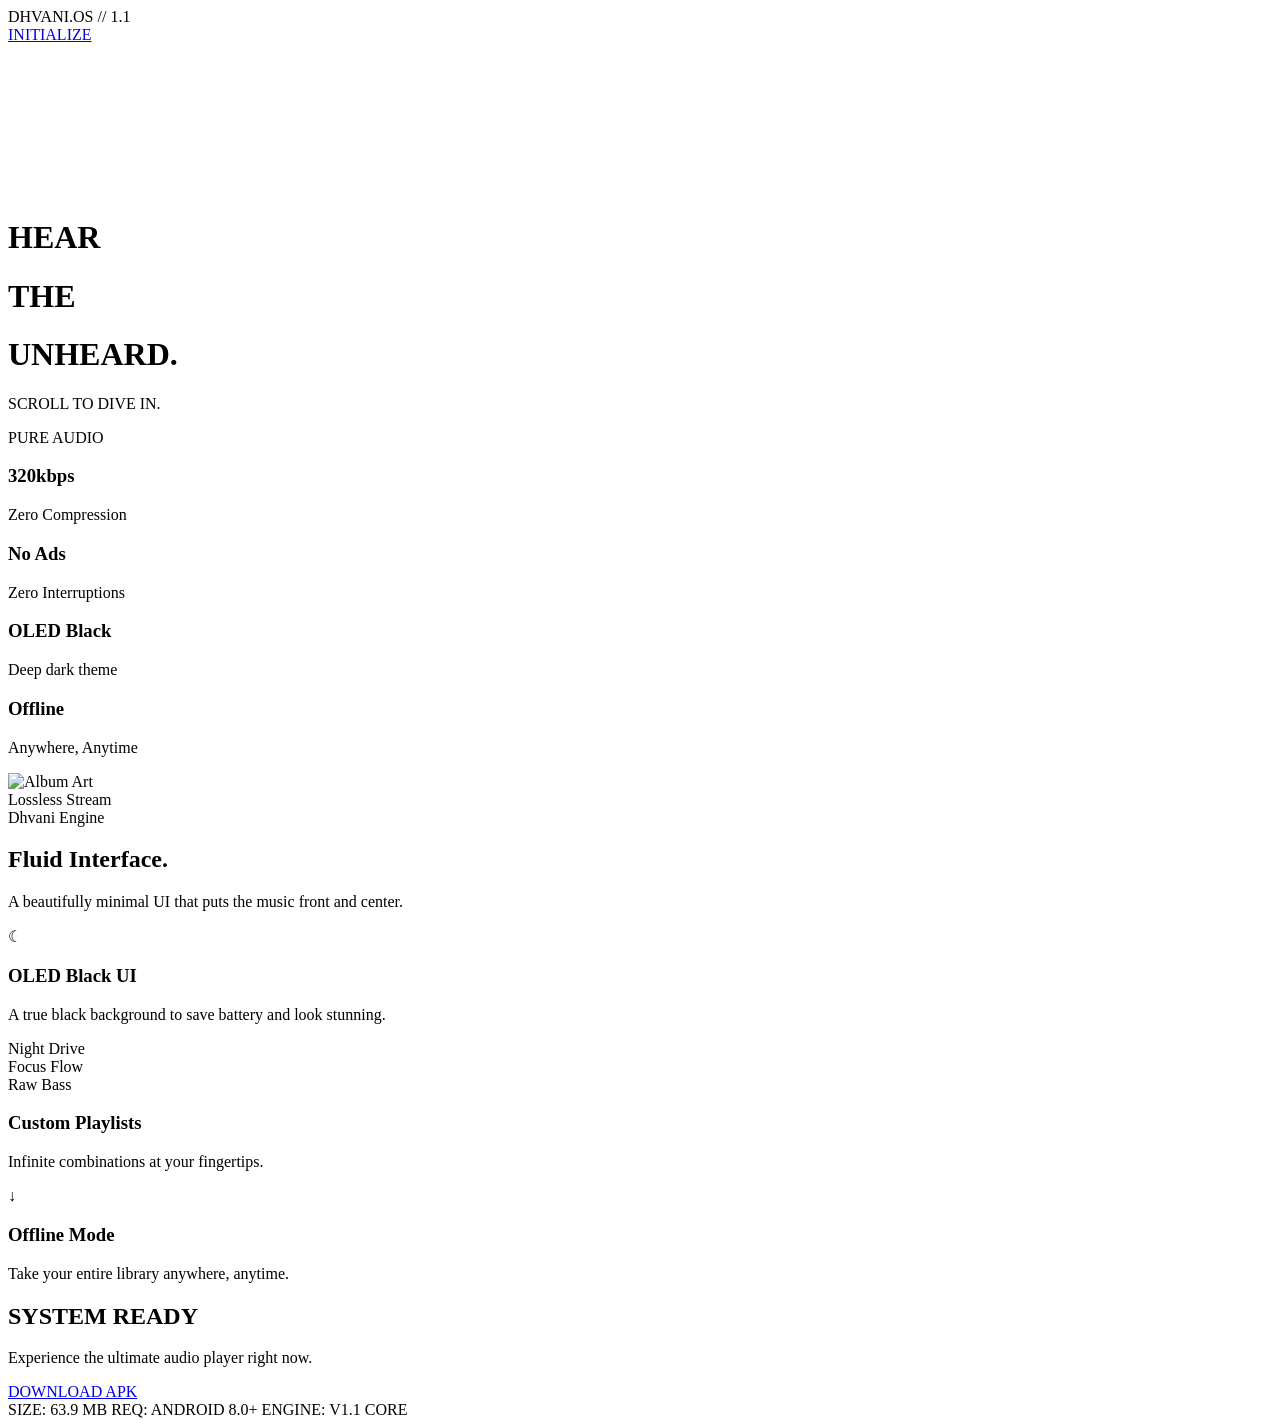
==== index.html @ a3074be0 "Update index.html" ====
<!DOCTYPE html>
<html lang="en">
<head>
    <meta charset="UTF-8">
    <meta name="viewport" content="width=device-width, initial-scale=1.0">
    <meta name="description" content="Dhvani - Crazy Immersive Audio Experience.">
    <title>Dhvani — Unheard.</title>
    <link rel="stylesheet" href="style.css">
    <link href="https://fonts.googleapis.com/css2?family=Outfit:wght@100;300;400;700;900&family=JetBrains+Mono:wght@400;700&display=swap" rel="stylesheet">
    
    <!-- GSAP for heavy scroll animation -->
    <script src="https://cdnjs.cloudflare.com/ajax/libs/gsap/3.12.2/gsap.min.js"></script>
    <script src="https://cdnjs.cloudflare.com/ajax/libs/gsap/3.12.2/ScrollTrigger.min.js"></script>
</head>
<body>

    <!-- SVG Filters -->
    <svg style="width:0;height:0;position:absolute;" aria-hidden="true" focusable="false">
      <defs>
        <filter id="liquid-glass">
            <feGaussianBlur in="SourceGraphic" stdDeviation="20" result="blur" />
            <feColorMatrix in="blur" mode="matrix" values="1 0 0 0 0  0 1 0 0 0  0 0 1 0 0  0 0 0 40 -20" result="liquid" />
            <feComposite in="SourceGraphic" in2="liquid" operator="atop"/>
        </filter>
        <filter id="glitch">
            <feOffset dx="4" dy="0" in="SourceGraphic" result="red-shift">
                <animate attributeName="dx" values="0; 4; -4; 0" dur="0.2s" repeatCount="indefinite" />
            </feOffset>
            <feOffset dx="-4" dy="0" in="SourceGraphic" result="blue-shift">
                <animate attributeName="dx" values="0; -4; 4; 0" dur="0.2s" repeatCount="indefinite" />
            </feOffset>
            <feMerge>
                <feMergeNode in="red-shift" />
                <feMergeNode in="blue-shift" />
                <feMergeNode in="SourceGraphic" />
            </feMerge>
        </filter>
      </defs>
    </svg>

    <!-- UI Overlay (Fixed) -->
    <nav class="hud-nav">
        <div class="logo">DHVANI.OS // 1.1</div>
        <div class="hud-controls">
            <a href="Dhvani.apk" download="Dhvani.apk" class="btn-glitch" data-text="INITIALIZE">INITIALIZE</a>
        </div>
    </nav>

    <!-- Particle Layer -->
    <canvas id="ambient-particles"></canvas>

    <!-- Scroll timeline container -->
    <div id="scroll-timeline">
        <!-- The Pinned Canvas -->
        <div id="pinned-canvas">
            
            <!-- The Sentient Background -->
            <div class="sentient-bg">
                <div class="blob blob-1"></div>
                <div class="blob blob-2"></div>
                <div class="blob blob-3"></div>
            </div>

            <!-- Glass Overlay -->
            <div class="glass-overlay"></div>
            
            <div class="noise"></div>

            <!-- Scene 1: Cinematic Intro -->
            <div class="scene" id="scene-1">
                <h1 class="z-text" id="t1">HEAR</h1>
                <h1 class="z-text outline" id="t2">THE</h1>
                <h1 class="z-text gradient" id="t3">UNHEARD.</h1>
                <p class="z-text sub-text" id="t4">SCROLL TO DIVE IN.</p>
            </div>

            <!-- Scene 2: The Exploded Grid -->
            <div class="scene" id="scene-2">
                <div class="core-node" id="core">PURE AUDIO</div>
                
                <div class="orbit-node" id="node-1">
                    <h3>320kbps</h3>
                    <p>Zero Compression</p>
                </div>
                
                <div class="orbit-node" id="node-2">
                    <h3>No Ads</h3>
                    <p>Zero Interruptions</p>
                </div>
                
                <div class="orbit-node" id="node-3">
                    <h3>OLED Black</h3>
                    <p>Deep dark theme</p>
                </div>
                
                <div class="orbit-node" id="node-4">
                    <h3>Offline</h3>
                    <p>Anywhere, Anytime</p>
                </div>
            </div>

            <!-- Scene 3: The 3D Phone Mockup -->
            <div class="scene" id="scene-3">
                <div class="phone-frame" id="phone-mockup">
                    <div class="phone-screen">
                        <div class="app-ui">
                            <div class="app-art">
                                <img src="logo.png" alt="Album Art">
                            </div>
                            <div class="app-title">Lossless Stream</div>
                            <div class="app-artist">Dhvani Engine</div>
                        </div>
                    </div>
                </div>
                <div class="phone-text" id="phone-text">
                    <h2>Fluid Interface.</h2>
                    <p>A beautifully minimal UI that puts the music front and center.</p>
                </div>
            </div>

            <!-- Scene 4: Horizontal Deep Dive -->
            <div class="scene" id="scene-4">
                <div class="horizontal-track">
                    
                    <div class="deep-dive-card">
                        <div class="dd-visual dark-theme-glow">
                            <div class="moon-icon">☾</div>
                        </div>
                        <h3>OLED Black UI</h3>
                        <p>A true black background to save battery and look stunning.</p>
                    </div>

                    <div class="deep-dive-card">
                        <div class="dd-visual playlist-cascade">
                            <div class="p-card">Night Drive</div>
                            <div class="p-card">Focus Flow</div>
                            <div class="p-card">Raw Bass</div>
                        </div>
                        <h3>Custom Playlists</h3>
                        <p>Infinite combinations at your fingertips.</p>
                    </div>

                    <div class="deep-dive-card">
                        <div class="dd-visual offline-glow">
                            <div class="download-icon">↓</div>
                        </div>
                        <h3>Offline Mode</h3>
                        <p>Take your entire library anywhere, anytime.</p>
                    </div>

                </div>
            </div>

            <!-- Scene 5: The Download Monolith -->
            <div class="scene" id="scene-5">
                <div class="monolith-card">
                    <div class="laser-scanner"></div>
                    <h2>SYSTEM READY</h2>
                    <p>Experience the ultimate audio player right now.</p>
                    <a href="Dhvani.apk" download="Dhvani.apk" class="btn-glitch massive" data-text="DOWNLOAD APK">DOWNLOAD APK</a>
                    
                    <div class="hud-stats">
                        <span>SIZE: 63.9 MB</span>
                        <span>REQ: ANDROID 8.0+</span>
                        <span>ENGINE: V1.1 CORE</span>
                    </div>
                </div>
            </div>
            
        </div>
    </div>

    <!-- 10 screens worth of scrolling for the expanded timeline -->
    <div class="scroll-spacer"></div>

    <script src="script.js"></script>
</body>
</html>
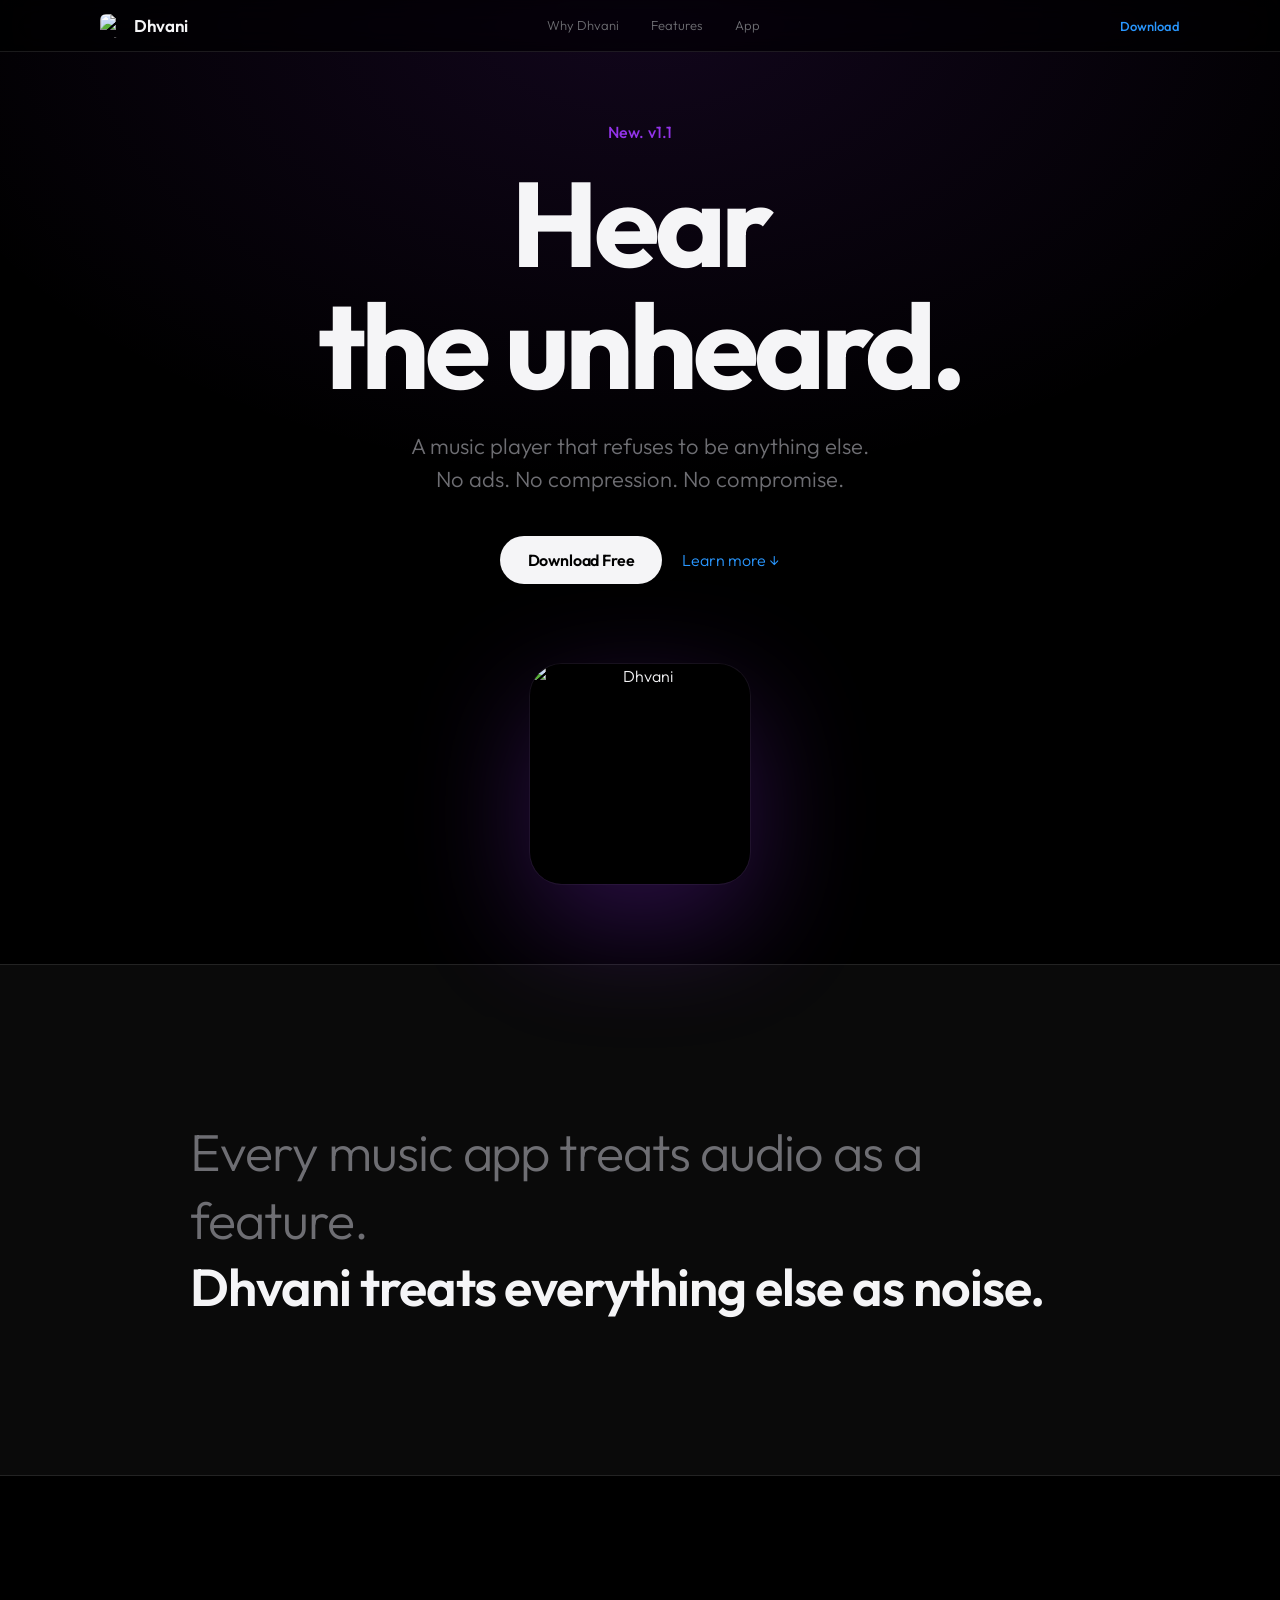
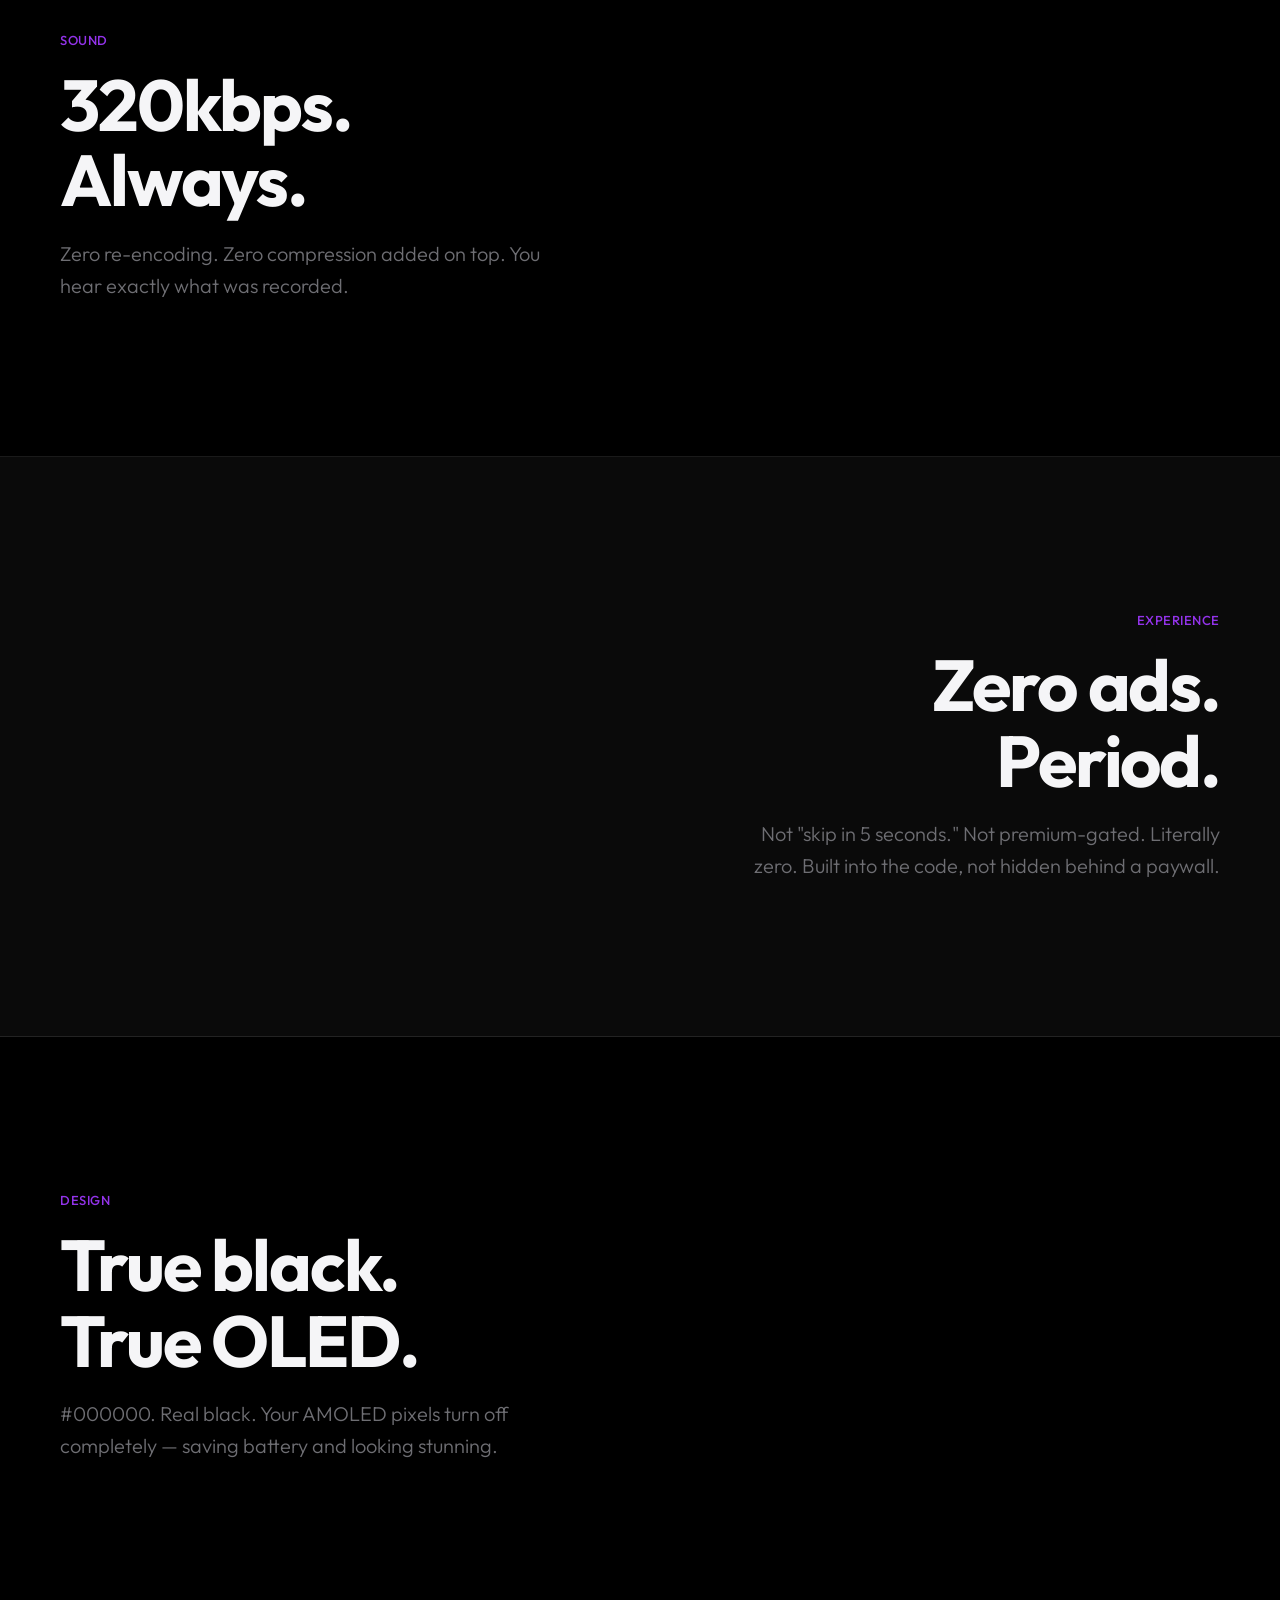
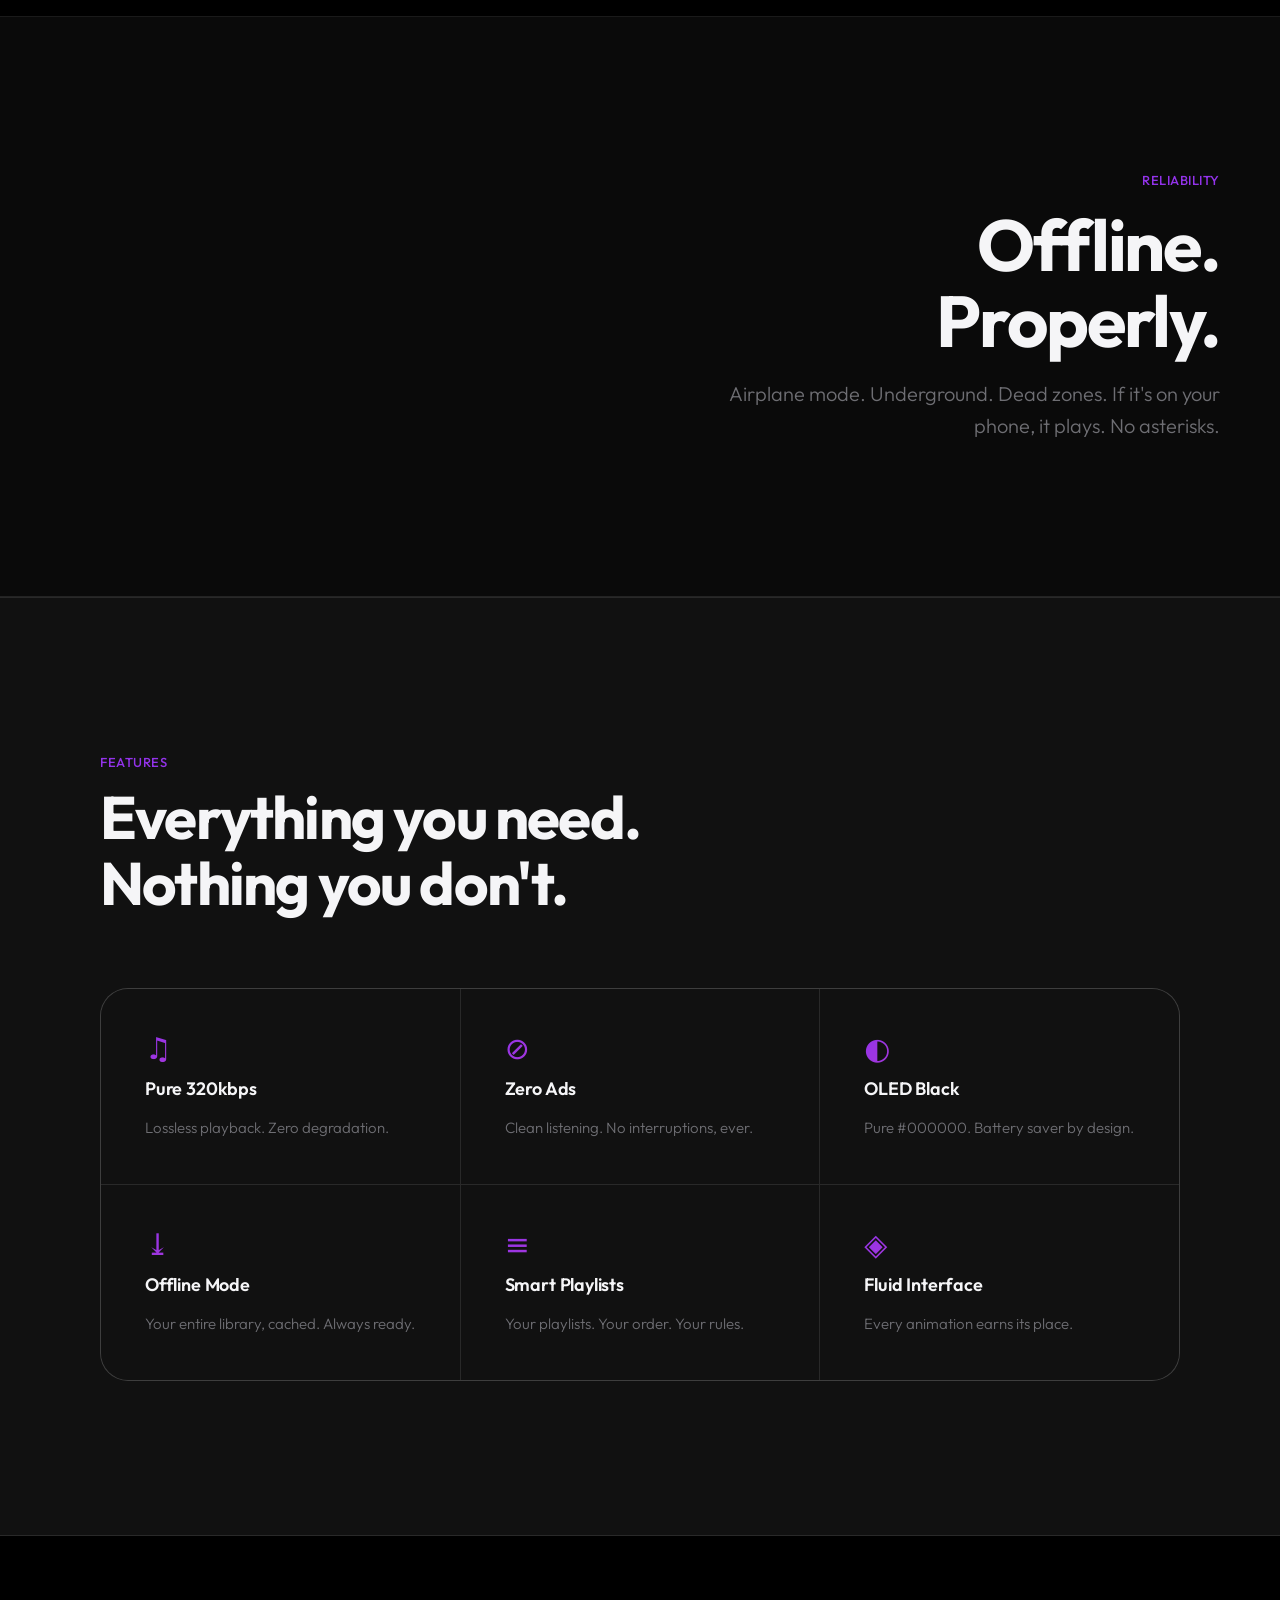
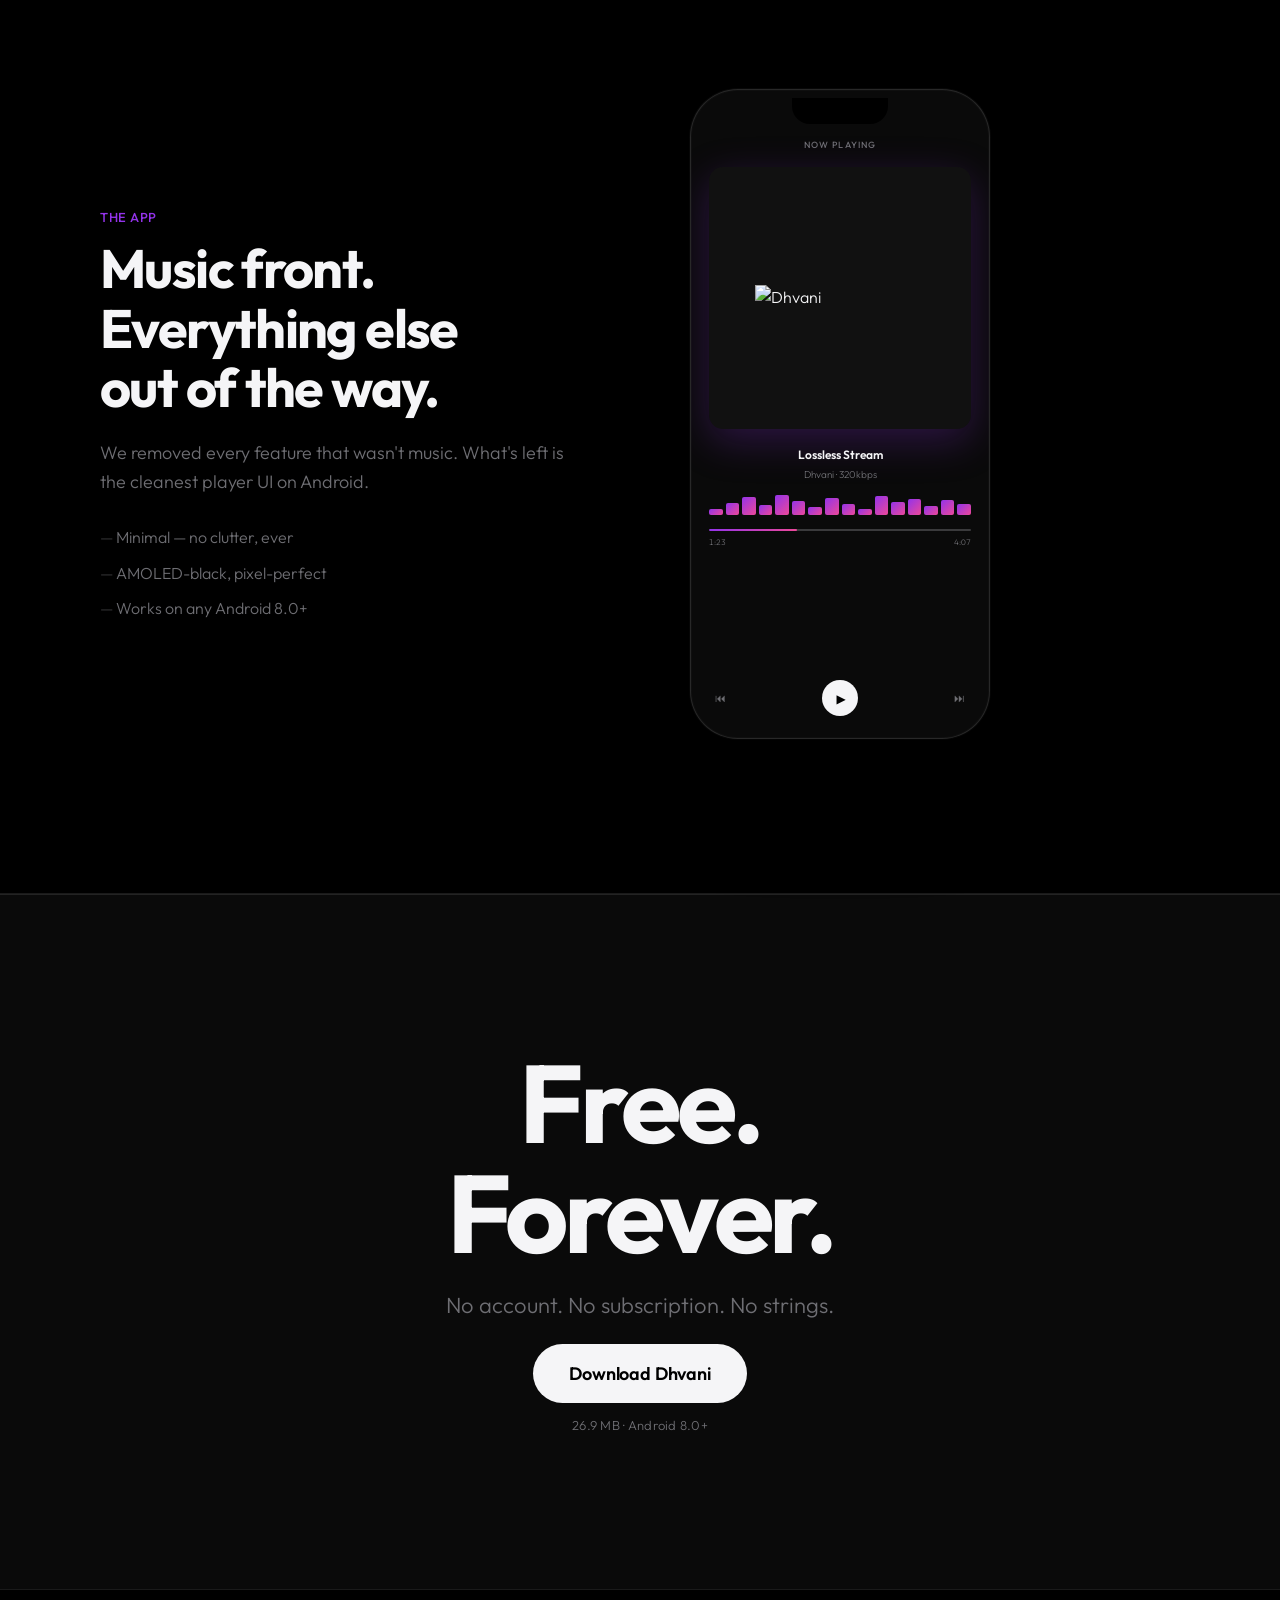
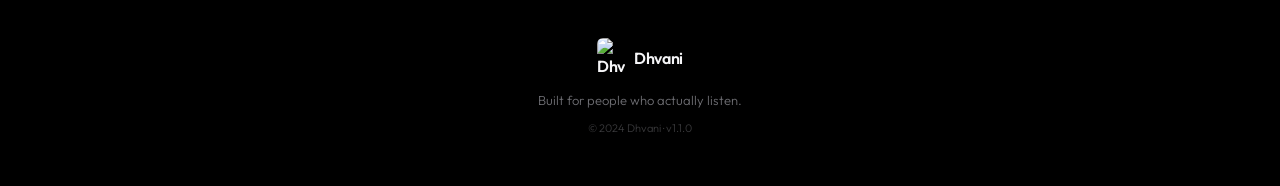
==== commit 2a683259: "Update index.html" ====
--- a/index.html
+++ b/index.html
@@ -3,175 +3,199 @@
 <head>
     <meta charset="UTF-8">
     <meta name="viewport" content="width=device-width, initial-scale=1.0">
-    <meta name="description" content="Dhvani - Crazy Immersive Audio Experience.">
-    <title>Dhvani — Unheard.</title>
+    <meta name="description" content="Dhvani — A pure, ad-free music player for Android. 320kbps. No compromises.">
+    <title>Dhvani — Hear The Unheard</title>
     <link rel="stylesheet" href="style.css">
-    <link href="https://fonts.googleapis.com/css2?family=Outfit:wght@100;300;400;700;900&family=JetBrains+Mono:wght@400;700&display=swap" rel="stylesheet">
-    
-    <!-- GSAP for heavy scroll animation -->
-    <script src="https://cdnjs.cloudflare.com/ajax/libs/gsap/3.12.2/gsap.min.js"></script>
-    <script src="https://cdnjs.cloudflare.com/ajax/libs/gsap/3.12.2/ScrollTrigger.min.js"></script>
+    <link href="https://fonts.googleapis.com/css2?family=Outfit:wght@200;300;400;600;700;900&display=swap" rel="stylesheet">
 </head>
 <body>
 
-    <!-- SVG Filters -->
-    <svg style="width:0;height:0;position:absolute;" aria-hidden="true" focusable="false">
-      <defs>
-        <filter id="liquid-glass">
-            <feGaussianBlur in="SourceGraphic" stdDeviation="20" result="blur" />
-            <feColorMatrix in="blur" mode="matrix" values="1 0 0 0 0  0 1 0 0 0  0 0 1 0 0  0 0 0 40 -20" result="liquid" />
-            <feComposite in="SourceGraphic" in2="liquid" operator="atop"/>
-        </filter>
-        <filter id="glitch">
-            <feOffset dx="4" dy="0" in="SourceGraphic" result="red-shift">
-                <animate attributeName="dx" values="0; 4; -4; 0" dur="0.2s" repeatCount="indefinite" />
-            </feOffset>
-            <feOffset dx="-4" dy="0" in="SourceGraphic" result="blue-shift">
-                <animate attributeName="dx" values="0; -4; 4; 0" dur="0.2s" repeatCount="indefinite" />
-            </feOffset>
-            <feMerge>
-                <feMergeNode in="red-shift" />
-                <feMergeNode in="blue-shift" />
-                <feMergeNode in="SourceGraphic" />
-            </feMerge>
-        </filter>
-      </defs>
-    </svg>
-
-    <!-- UI Overlay (Fixed) -->
-    <nav class="hud-nav">
-        <div class="logo">DHVANI.OS // 1.1</div>
-        <div class="hud-controls">
-            <a href="Dhvani.apk" download="Dhvani.apk" class="btn-glitch" data-text="INITIALIZE">INITIALIZE</a>
+    <!-- NAV -->
+    <nav id="nav">
+        <div class="nav-inner">
+            <a href="#" class="nav-logo">
+                <img src="logo.png" alt="Dhvani">
+                <span>Dhvani</span>
+            </a>
+            <div class="nav-links">
+                <a href="#why">Why Dhvani</a>
+                <a href="#features">Features</a>
+                <a href="#preview">App</a>
+            </div>
+            <button class="nav-cta" onclick="downloadApk()">Download</button>
         </div>
     </nav>
 
-    <!-- Particle Layer -->
-    <canvas id="ambient-particles"></canvas>
-
-    <!-- Scroll timeline container -->
-    <div id="scroll-timeline">
-        <!-- The Pinned Canvas -->
-        <div id="pinned-canvas">
-            
-            <!-- The Sentient Background -->
-            <div class="sentient-bg">
-                <div class="blob blob-1"></div>
-                <div class="blob blob-2"></div>
-                <div class="blob blob-3"></div>
-            </div>
-
-            <!-- Glass Overlay -->
-            <div class="glass-overlay"></div>
-            
-            <div class="noise"></div>
-
-            <!-- Scene 1: Cinematic Intro -->
-            <div class="scene" id="scene-1">
-                <h1 class="z-text" id="t1">HEAR</h1>
-                <h1 class="z-text outline" id="t2">THE</h1>
-                <h1 class="z-text gradient" id="t3">UNHEARD.</h1>
-                <p class="z-text sub-text" id="t4">SCROLL TO DIVE IN.</p>
-            </div>
-
-            <!-- Scene 2: The Exploded Grid -->
-            <div class="scene" id="scene-2">
-                <div class="core-node" id="core">PURE AUDIO</div>
-                
-                <div class="orbit-node" id="node-1">
-                    <h3>320kbps</h3>
-                    <p>Zero Compression</p>
-                </div>
-                
-                <div class="orbit-node" id="node-2">
-                    <h3>No Ads</h3>
-                    <p>Zero Interruptions</p>
-                </div>
-                
-                <div class="orbit-node" id="node-3">
+    <!-- HERO -->
+    <section id="hero">
+        <div class="hero-eyebrow reveal">New. v1.1</div>
+        <h1 class="hero-title reveal">Hear<br>the unheard.</h1>
+        <p class="hero-sub reveal">A music player that refuses to be anything else.<br>No ads. No compression. No compromise.</p>
+        <div class="hero-actions reveal">
+            <button class="btn-primary" onclick="downloadApk()">Download Free</button>
+            <a href="#why" class="btn-text">Learn more ↓</a>
+        </div>
+        <div class="hero-logo-wrap reveal">
+            <img src="logo.png" alt="Dhvani" class="hero-logo-img">
+        </div>
+    </section>
+
+    <!-- BIG STATEMENT -->
+    <section id="why" class="statement-section">
+        <div class="statement-inner">
+            <p class="statement reveal">
+                Every music app treats audio as a feature.<br>
+                <span class="statement-accent">Dhvani treats everything else as noise.</span>
+            </p>
+        </div>
+    </section>
+
+    <!-- FEATURE CALLOUTS -->
+    <section id="callouts">
+        <div class="callout reveal">
+            <div class="callout-inner callout-left">
+                <p class="callout-label">Sound</p>
+                <h2>320kbps.<br>Always.</h2>
+                <p class="callout-desc">Zero re-encoding. Zero compression added on top. You hear exactly what was recorded.</p>
+            </div>
+        </div>
+
+        <div class="callout reveal">
+            <div class="callout-inner callout-right">
+                <p class="callout-label">Experience</p>
+                <h2>Zero ads.<br>Period.</h2>
+                <p class="callout-desc">Not "skip in 5 seconds." Not premium-gated. Literally zero. Built into the code, not hidden behind a paywall.</p>
+            </div>
+        </div>
+
+        <div class="callout reveal">
+            <div class="callout-inner callout-left">
+                <p class="callout-label">Design</p>
+                <h2>True black.<br>True OLED.</h2>
+                <p class="callout-desc">#000000. Real black. Your AMOLED pixels turn off completely — saving battery and looking stunning.</p>
+            </div>
+        </div>
+
+        <div class="callout reveal">
+            <div class="callout-inner callout-right">
+                <p class="callout-label">Reliability</p>
+                <h2>Offline.<br>Properly.</h2>
+                <p class="callout-desc">Airplane mode. Underground. Dead zones. If it's on your phone, it plays. No asterisks.</p>
+            </div>
+        </div>
+    </section>
+
+    <!-- FEATURES -->
+    <section id="features">
+        <div class="features-inner">
+            <p class="section-label reveal">Features</p>
+            <h2 class="section-title reveal">Everything you need.<br>Nothing you don't.</h2>
+            <div class="feat-grid">
+                <div class="feat-item reveal">
+                    <div class="feat-icon">♫</div>
+                    <h3>Pure 320kbps</h3>
+                    <p>Lossless playback. Zero degradation.</p>
+                </div>
+                <div class="feat-item reveal">
+                    <div class="feat-icon">⊘</div>
+                    <h3>Zero Ads</h3>
+                    <p>Clean listening. No interruptions, ever.</p>
+                </div>
+                <div class="feat-item reveal">
+                    <div class="feat-icon">◐</div>
                     <h3>OLED Black</h3>
-                    <p>Deep dark theme</p>
-                </div>
-                
-                <div class="orbit-node" id="node-4">
-                    <h3>Offline</h3>
-                    <p>Anywhere, Anytime</p>
-                </div>
-            </div>
-
-            <!-- Scene 3: The 3D Phone Mockup -->
-            <div class="scene" id="scene-3">
-                <div class="phone-frame" id="phone-mockup">
-                    <div class="phone-screen">
-                        <div class="app-ui">
-                            <div class="app-art">
-                                <img src="logo.png" alt="Album Art">
+                    <p>Pure #000000. Battery saver by design.</p>
+                </div>
+                <div class="feat-item reveal">
+                    <div class="feat-icon">⤓</div>
+                    <h3>Offline Mode</h3>
+                    <p>Your entire library, cached. Always ready.</p>
+                </div>
+                <div class="feat-item reveal">
+                    <div class="feat-icon">≡</div>
+                    <h3>Smart Playlists</h3>
+                    <p>Your playlists. Your order. Your rules.</p>
+                </div>
+                <div class="feat-item reveal">
+                    <div class="feat-icon">◈</div>
+                    <h3>Fluid Interface</h3>
+                    <p>Every animation earns its place.</p>
+                </div>
+            </div>
+        </div>
+    </section>
+
+    <!-- PHONE PREVIEW -->
+    <section id="preview">
+        <div class="preview-inner">
+            <div class="preview-copy reveal">
+                <p class="section-label">The App</p>
+                <h2>Music front.<br>Everything else<br>out of the way.</h2>
+                <p class="preview-desc">We removed every feature that wasn't music. What's left is the cleanest player UI on Android.</p>
+                <ul class="preview-list">
+                    <li>Minimal — no clutter, ever</li>
+                    <li>AMOLED-black, pixel-perfect</li>
+                    <li>Works on any Android 8.0+</li>
+                </ul>
+            </div>
+            <div class="preview-phone reveal">
+                <div class="phone">
+                    <div class="phone-pill"></div>
+                    <div class="phone-body">
+                        <p class="ps-now-playing">Now Playing</p>
+                        <div class="ps-art">
+                            <img src="logo.png" alt="Dhvani">
+                        </div>
+                        <div class="ps-meta">
+                            <p class="ps-track">Lossless Stream</p>
+                            <p class="ps-artist">Dhvani · 320kbps</p>
+                        </div>
+                        <div class="ps-bars" id="ps-bars">
+                            <span></span><span></span><span></span><span></span>
+                            <span></span><span></span><span></span><span></span>
+                            <span></span><span></span><span></span><span></span>
+                            <span></span><span></span><span></span><span></span>
+                        </div>
+                        <div class="ps-progress">
+                            <div class="ps-track-bar">
+                                <div class="ps-fill" id="ps-fill"></div>
                             </div>
-                            <div class="app-title">Lossless Stream</div>
-                            <div class="app-artist">Dhvani Engine</div>
+                            <div class="ps-time"><span>1:23</span><span>4:07</span></div>
+                        </div>
+                        <div class="ps-controls">
+                            <button aria-label="previous">⏮</button>
+                            <button class="ps-play" aria-label="play">▶</button>
+                            <button aria-label="next">⏭</button>
                         </div>
                     </div>
                 </div>
-                <div class="phone-text" id="phone-text">
-                    <h2>Fluid Interface.</h2>
-                    <p>A beautifully minimal UI that puts the music front and center.</p>
-                </div>
-            </div>
-
-            <!-- Scene 4: Horizontal Deep Dive -->
-            <div class="scene" id="scene-4">
-                <div class="horizontal-track">
-                    
-                    <div class="deep-dive-card">
-                        <div class="dd-visual dark-theme-glow">
-                            <div class="moon-icon">☾</div>
-                        </div>
-                        <h3>OLED Black UI</h3>
-                        <p>A true black background to save battery and look stunning.</p>
-                    </div>
-
-                    <div class="deep-dive-card">
-                        <div class="dd-visual playlist-cascade">
-                            <div class="p-card">Night Drive</div>
-                            <div class="p-card">Focus Flow</div>
-                            <div class="p-card">Raw Bass</div>
-                        </div>
-                        <h3>Custom Playlists</h3>
-                        <p>Infinite combinations at your fingertips.</p>
-                    </div>
-
-                    <div class="deep-dive-card">
-                        <div class="dd-visual offline-glow">
-                            <div class="download-icon">↓</div>
-                        </div>
-                        <h3>Offline Mode</h3>
-                        <p>Take your entire library anywhere, anytime.</p>
-                    </div>
-
-                </div>
-            </div>
-
-            <!-- Scene 5: The Download Monolith -->
-            <div class="scene" id="scene-5">
-                <div class="monolith-card">
-                    <div class="laser-scanner"></div>
-                    <h2>SYSTEM READY</h2>
-                    <p>Experience the ultimate audio player right now.</p>
-                    <a href="Dhvani.apk" download="Dhvani.apk" class="btn-glitch massive" data-text="DOWNLOAD APK">DOWNLOAD APK</a>
-                    
-                    <div class="hud-stats">
-                        <span>SIZE: 63.9 MB</span>
-                        <span>REQ: ANDROID 8.0+</span>
-                        <span>ENGINE: V1.1 CORE</span>
-                    </div>
-                </div>
-            </div>
-            
-        </div>
-    </div>
-
-    <!-- 10 screens worth of scrolling for the expanded timeline -->
-    <div class="scroll-spacer"></div>
+            </div>
+        </div>
+    </section>
+
+    <!-- DOWNLOAD CTA -->
+    <section id="download">
+        <div class="download-inner">
+            <h2 class="dl-title reveal">Free.<br>Forever.</h2>
+            <p class="dl-sub reveal">No account. No subscription. No strings.</p>
+            <div class="dl-actions reveal">
+                <button class="btn-primary btn-large" onclick="downloadApk()">Download Dhvani</button>
+                <p class="dl-spec">26.9 MB · Android 8.0+</p>
+            </div>
+        </div>
+    </section>
+
+    <!-- FOOTER -->
+    <footer id="footer">
+        <div class="footer-inner">
+            <div class="footer-top">
+                <img src="logo.png" alt="Dhvani" width="28">
+                <span>Dhvani</span>
+            </div>
+            <p class="footer-line">Built for people who actually listen.</p>
+            <p class="footer-copy">© 2024 Dhvani · v1.1.0</p>
+        </div>
+    </footer>
 
     <script src="script.js"></script>
 </body>
--- a/style.css
+++ b/style.css
@@ -0,0 +1,625 @@
+/* ================================================================
+   DHVANI — Clean · Apple-inspired
+   Mobile-first · Fluid type · Zero frameworks
+   ================================================================ */
+
+*, *::before, *::after { box-sizing: border-box; margin: 0; padding: 0; }
+
+:root {
+    --bg:       #000000;
+    --bg2:      #0a0a0a;
+    --bg3:      #111111;
+    --border:   rgba(255,255,255,0.1);
+    --white:    #f5f5f7;   /* Apple text white */
+    --muted:    #6e6e73;   /* Apple secondary */
+    --subtle:   #3a3a3c;
+
+    --purple:   #9333ea;
+    --pink:     #ec4899;
+    --grad:     linear-gradient(135deg, #9333ea, #ec4899);
+
+    --r:  18px;
+    --r2: 28px;
+    --max:  1080px;
+    --pad:  clamp(24px, 5vw, 60px);
+    --sec:  clamp(80px, 12vw, 160px);
+    --ease: cubic-bezier(.4, 0, .2, 1);
+}
+
+html { scroll-behavior: smooth; -webkit-text-size-adjust: 100%; }
+
+body {
+    background: var(--bg);
+    color: var(--white);
+    font-family: 'Outfit', -apple-system, system-ui, sans-serif;
+    font-weight: 300;
+    line-height: 1.6;
+    overflow-x: hidden;
+}
+
+img     { max-width: 100%; display: block; }
+a       { text-decoration: none; color: inherit; }
+button  { cursor: pointer; font-family: inherit; border: none; background: none; }
+
+/* ── Scroll reveal ── */
+.reveal {
+    opacity: 0;
+    transform: translateY(24px);
+    transition: opacity .9s var(--ease), transform .9s var(--ease);
+}
+.reveal.in {
+    opacity: 1;
+    transform: none;
+}
+
+/* ── NAV ── */
+#nav {
+    position: fixed;
+    inset: 0 0 auto 0;
+    z-index: 100;
+    height: 52px;
+    padding: 0 var(--pad);
+    display: flex;
+    align-items: center;
+    background: rgba(0,0,0,.72);
+    backdrop-filter: saturate(180%) blur(20px);
+    -webkit-backdrop-filter: saturate(180%) blur(20px);
+    border-bottom: 1px solid var(--border);
+}
+
+.nav-inner {
+    width: 100%;
+    max-width: var(--max);
+    margin-inline: auto;
+    display: flex;
+    align-items: center;
+    justify-content: space-between;
+    gap: 24px;
+}
+
+.nav-logo {
+    display: flex;
+    align-items: center;
+    gap: 10px;
+    font-size: 17px;
+    font-weight: 600;
+    letter-spacing: -.02em;
+}
+.nav-logo img { width: 24px; height: 24px; border-radius: 6px; }
+
+.nav-links {
+    display: flex;
+    gap: 32px;
+}
+.nav-links a {
+    font-size: 13px;
+    color: var(--muted);
+    transition: color .2s;
+}
+.nav-links a:hover { color: var(--white); }
+
+.nav-cta {
+    font-size: 13px;
+    font-weight: 500;
+    color: #2997ff;   /* Apple blue */
+    padding: 0;
+    transition: opacity .2s;
+}
+.nav-cta:hover { opacity: .7; }
+
+@media (max-width: 600px) {
+    .nav-links { display: none; }
+}
+
+/* ── Buttons ── */
+.btn-primary {
+    display: inline-flex;
+    align-items: center;
+    padding: 14px 28px;
+    background: var(--white);
+    color: #000;
+    border-radius: 980px;
+    font-size: clamp(14px, 1.8vw, 16px);
+    font-weight: 600;
+    letter-spacing: -.01em;
+    transition: opacity .2s, transform .2s var(--ease);
+}
+.btn-primary:hover { opacity: .86; transform: scale(.98); }
+.btn-primary:active { transform: scale(.96); }
+
+.btn-primary.btn-large {
+    padding: 18px 36px;
+    font-size: clamp(15px, 2vw, 18px);
+}
+
+.btn-text {
+    font-size: clamp(14px, 1.8vw, 16px);
+    color: #2997ff;
+    transition: opacity .2s;
+}
+.btn-text:hover { opacity: .7; }
+
+/* ── HERO ── */
+#hero {
+    min-height: 100svh;
+    display: flex;
+    flex-direction: column;
+    align-items: center;
+    justify-content: center;
+    text-align: center;
+    padding: 120px var(--pad) 80px;
+    background: radial-gradient(ellipse 60% 50% at 50% 0%, rgba(147,51,234,.12), transparent);
+}
+
+.hero-eyebrow {
+    font-size: clamp(13px, 1.6vw, 16px);
+    font-weight: 500;
+    color: var(--purple);
+    margin-bottom: 16px;
+    letter-spacing: .01em;
+}
+
+.hero-title {
+    font-size: clamp(52px, 11vw, 120px);
+    font-weight: 700;
+    letter-spacing: -.04em;
+    line-height: 1.02;
+    margin-bottom: 24px;
+    transition-delay: .1s;
+}
+
+.hero-sub {
+    font-size: clamp(16px, 2.4vw, 22px);
+    color: var(--muted);
+    font-weight: 300;
+    line-height: 1.5;
+    max-width: 600px;
+    margin-bottom: 40px;
+    transition-delay: .2s;
+}
+
+.hero-actions {
+    display: flex;
+    align-items: center;
+    gap: 20px;
+    flex-wrap: wrap;
+    justify-content: center;
+    margin-bottom: 80px;
+    transition-delay: .3s;
+}
+
+.hero-logo-wrap {
+    transition-delay: .4s;
+}
+
+.hero-logo-img {
+    width: clamp(120px, 20vw, 220px);
+    height: clamp(120px, 20vw, 220px);
+    object-fit: contain;
+    border-radius: 32px;
+    box-shadow: 0 40px 120px rgba(147,51,234,.3), 0 0 0 1px rgba(255,255,255,.06);
+}
+
+/* ── BIG STATEMENT ── */
+.statement-section {
+    padding: var(--sec) var(--pad);
+    background: var(--bg2);
+    border-top: 1px solid var(--border);
+    border-bottom: 1px solid var(--border);
+}
+
+.statement-inner {
+    max-width: 900px;
+    margin-inline: auto;
+}
+
+.statement {
+    font-size: clamp(24px, 4.5vw, 52px);
+    font-weight: 300;
+    line-height: 1.3;
+    letter-spacing: -.02em;
+    color: var(--muted);
+}
+
+.statement-accent {
+    color: var(--white);
+    font-weight: 600;
+}
+
+/* ── CALLOUTS ── */
+#callouts { background: var(--bg); }
+
+.callout {
+    padding: var(--sec) var(--pad);
+    border-bottom: 1px solid var(--border);
+}
+
+.callout:nth-child(even) { background: var(--bg2); }
+
+.callout-inner {
+    max-width: var(--max);
+    margin-inline: auto;
+    max-width: 680px;
+}
+
+.callout-left  { text-align: left;  margin-left: 0; }
+.callout-right { text-align: right; margin-left: auto; margin-right: 0; }
+
+@media (max-width: 600px) {
+    .callout-left, .callout-right {
+        text-align: left;
+        margin-inline: auto;
+    }
+}
+
+.callout-label {
+    font-size: 13px;
+    font-weight: 500;
+    color: var(--purple);
+    letter-spacing: .04em;
+    text-transform: uppercase;
+    margin-bottom: 16px;
+}
+
+.callout h2 {
+    font-size: clamp(36px, 6.5vw, 72px);
+    font-weight: 700;
+    letter-spacing: -.03em;
+    line-height: 1.05;
+    margin-bottom: 20px;
+}
+
+.callout-desc {
+    font-size: clamp(15px, 2vw, 20px);
+    color: var(--muted);
+    line-height: 1.6;
+    max-width: 500px;
+}
+
+.callout-right .callout-desc { margin-left: auto; }
+
+/* ── FEATURES ── */
+#features {
+    padding: var(--sec) var(--pad);
+    background: var(--bg3);
+    border-top: 1px solid var(--border);
+    border-bottom: 1px solid var(--border);
+}
+
+.features-inner {
+    max-width: var(--max);
+    margin-inline: auto;
+}
+
+.section-label {
+    font-size: 13px;
+    font-weight: 500;
+    color: var(--purple);
+    letter-spacing: .04em;
+    text-transform: uppercase;
+    margin-bottom: 12px;
+    transition-delay: 0s;
+}
+
+.section-title {
+    font-size: clamp(32px, 5.5vw, 60px);
+    font-weight: 700;
+    letter-spacing: -.03em;
+    line-height: 1.1;
+    margin-bottom: clamp(40px, 6vw, 72px);
+    transition-delay: .1s;
+}
+
+.feat-grid {
+    display: grid;
+    grid-template-columns: repeat(3, 1fr);
+    gap: 1px;
+    background: var(--border);
+    border: 1px solid var(--border);
+    border-radius: var(--r2);
+    overflow: hidden;
+}
+
+@media (max-width: 860px) { .feat-grid { grid-template-columns: repeat(2, 1fr); } }
+@media (max-width: 520px) { .feat-grid { grid-template-columns: 1fr; } }
+
+.feat-item {
+    background: var(--bg3);
+    padding: clamp(28px, 4vw, 44px);
+    display: flex;
+    flex-direction: column;
+    gap: 12px;
+}
+
+.feat-icon {
+    font-size: clamp(22px, 3vw, 30px);
+    background: var(--grad);
+    -webkit-background-clip: text;
+    -webkit-text-fill-color: transparent;
+    background-clip: text;
+    line-height: 1;
+}
+
+.feat-item h3 {
+    font-size: clamp(15px, 1.8vw, 18px);
+    font-weight: 600;
+    letter-spacing: -.01em;
+}
+
+.feat-item p {
+    font-size: clamp(13px, 1.4vw, 15px);
+    color: var(--muted);
+    line-height: 1.6;
+}
+
+/* ── PREVIEW ── */
+#preview {
+    padding: var(--sec) var(--pad);
+    background: var(--bg);
+    border-bottom: 1px solid var(--border);
+}
+
+.preview-inner {
+    max-width: var(--max);
+    margin-inline: auto;
+    display: grid;
+    grid-template-columns: 1fr 1fr;
+    gap: clamp(48px, 8vw, 100px);
+    align-items: center;
+}
+
+@media (max-width: 800px) {
+    .preview-inner { grid-template-columns: 1fr; }
+    .preview-phone { order: -1; display: flex; justify-content: center; }
+}
+
+.preview-copy .section-label { transition-delay: 0s; }
+
+.preview-copy h2 {
+    font-size: clamp(32px, 5vw, 54px);
+    font-weight: 700;
+    letter-spacing: -.03em;
+    line-height: 1.1;
+    margin-bottom: 20px;
+    transition-delay: .1s;
+}
+
+.preview-desc {
+    font-size: clamp(15px, 1.8vw, 18px);
+    color: var(--muted);
+    line-height: 1.65;
+    margin-bottom: 28px;
+    transition-delay: .2s;
+}
+
+.preview-list {
+    list-style: none;
+    display: flex;
+    flex-direction: column;
+    gap: 10px;
+    transition-delay: .3s;
+}
+
+.preview-list li {
+    font-size: clamp(14px, 1.6vw, 16px);
+    color: var(--muted);
+    padding-left: 16px;
+    position: relative;
+}
+
+.preview-list li::before {
+    content: '—';
+    position: absolute;
+    left: 0;
+    color: var(--subtle);
+}
+
+/* Phone */
+.preview-phone { transition-delay: .2s; }
+
+.phone {
+    width: clamp(220px, 36vw, 300px);
+    aspect-ratio: 9/19.5;
+    background: #0a0a0a;
+    border: 1px solid rgba(255,255,255,.12);
+    border-radius: 48px;
+    overflow: hidden;
+    display: flex;
+    flex-direction: column;
+    box-shadow: 0 40px 100px rgba(0,0,0,.8),
+                0 0 0 1px rgba(255,255,255,.04),
+                inset 0 0 0 1px rgba(255,255,255,.02);
+}
+
+.phone-pill {
+    width: 96px; height: 26px;
+    background: #000;
+    border-radius: 0 0 18px 18px;
+    align-self: center;
+    margin-top: 8px;
+    flex-shrink: 0;
+}
+
+.phone-body {
+    flex: 1;
+    padding: 14px 18px 22px;
+    display: flex;
+    flex-direction: column;
+    align-items: center;
+}
+
+.ps-now-playing {
+    font-size: 9px;
+    font-weight: 500;
+    letter-spacing: .12em;
+    text-transform: uppercase;
+    color: var(--muted);
+    margin-bottom: 14px;
+}
+
+.ps-art {
+    width: 100%;
+    aspect-ratio: 1;
+    background: #111;
+    border-radius: 14px;
+    display: flex;
+    align-items: center;
+    justify-content: center;
+    margin-bottom: 16px;
+    overflow: hidden;
+    box-shadow: 0 12px 40px rgba(147,51,234,.25);
+}
+.ps-art img { width: 65%; object-fit: contain; }
+
+.ps-meta { text-align: center; margin-bottom: 12px; width: 100%; }
+.ps-track  { font-size: 12px; font-weight: 600; color: var(--white); margin-bottom: 3px; }
+.ps-artist { font-size: 10px; color: var(--muted); }
+
+/* Waveform bars */
+.ps-bars {
+    display: flex;
+    align-items: flex-end;
+    gap: 3px;
+    height: 20px;
+    width: 100%;
+    margin-bottom: 14px;
+}
+.ps-bars span {
+    flex: 1;
+    border-radius: 2px;
+    background: var(--grad);
+    animation: barUp 1s ease-in-out infinite alternate;
+}
+.ps-bars span:nth-child(1)  { height:30%; animation-delay:.00s }
+.ps-bars span:nth-child(2)  { height:60%; animation-delay:.06s }
+.ps-bars span:nth-child(3)  { height:90%; animation-delay:.12s }
+.ps-bars span:nth-child(4)  { height:50%; animation-delay:.18s }
+.ps-bars span:nth-child(5)  { height:100%;animation-delay:.24s }
+.ps-bars span:nth-child(6)  { height:70%; animation-delay:.30s }
+.ps-bars span:nth-child(7)  { height:40%; animation-delay:.36s }
+.ps-bars span:nth-child(8)  { height:85%; animation-delay:.42s }
+.ps-bars span:nth-child(9)  { height:55%; animation-delay:.48s }
+.ps-bars span:nth-child(10) { height:30%; animation-delay:.54s }
+.ps-bars span:nth-child(11) { height:95%; animation-delay:.60s }
+.ps-bars span:nth-child(12) { height:65%; animation-delay:.66s }
+.ps-bars span:nth-child(13) { height:80%; animation-delay:.72s }
+.ps-bars span:nth-child(14) { height:45%; animation-delay:.78s }
+.ps-bars span:nth-child(15) { height:75%; animation-delay:.84s }
+.ps-bars span:nth-child(16) { height:55%; animation-delay:.90s }
+@keyframes barUp {
+    from { transform: scaleY(.3); opacity:.5; }
+    to   { transform: scaleY(1);  opacity:1;  }
+}
+
+.ps-progress { width: 100%; margin-bottom: 14px; }
+.ps-track-bar {
+    height: 2px; width: 100%;
+    background: var(--subtle); border-radius: 2px;
+    overflow: hidden; margin-bottom: 5px;
+}
+.ps-fill {
+    height: 100%;
+    background: var(--grad);
+    border-radius: 2px;
+    width: 33%;
+    transition: width .3s linear;
+}
+.ps-time {
+    display: flex; justify-content: space-between;
+    font-size: 8px; color: var(--muted);
+    font-variant-numeric: tabular-nums;
+}
+
+.ps-controls {
+    display: flex; justify-content: space-between;
+    align-items: center; width: 100%; margin-top: auto;
+}
+.ps-controls button {
+    color: var(--muted); font-size: 11px; padding: 6px;
+    transition: color .2s;
+}
+.ps-controls button:hover { color: var(--white); }
+.ps-play {
+    width: 36px; height: 36px;
+    background: var(--white) !important;
+    border-radius: 50%;
+    color: #000 !important;
+    font-size: 12px !important;
+    display: flex; align-items: center; justify-content: center;
+    padding: 0 !important; padding-left: 2px !important;
+}
+
+/* ── DOWNLOAD CTA ── */
+#download {
+    padding: var(--sec) var(--pad);
+    text-align: center;
+    background: var(--bg2);
+    border-top: 1px solid var(--border);
+}
+
+.download-inner {
+    max-width: 600px;
+    margin-inline: auto;
+    display: flex;
+    flex-direction: column;
+    align-items: center;
+    gap: 20px;
+}
+
+.dl-title {
+    font-size: clamp(52px, 10vw, 110px);
+    font-weight: 700;
+    letter-spacing: -.04em;
+    line-height: 1.0;
+}
+
+.dl-sub {
+    font-size: clamp(16px, 2.2vw, 22px);
+    color: var(--muted);
+    font-weight: 300;
+    transition-delay: .1s;
+}
+
+.dl-actions {
+    display: flex;
+    flex-direction: column;
+    align-items: center;
+    gap: 12px;
+    transition-delay: .2s;
+}
+
+.dl-spec {
+    font-size: 13px;
+    color: var(--muted);
+    letter-spacing: .02em;
+}
+
+/* ── FOOTER ── */
+#footer {
+    padding: clamp(28px, 4vw, 48px) var(--pad);
+    border-top: 1px solid var(--border);
+    background: var(--bg);
+}
+.footer-inner {
+    max-width: var(--max);
+    margin-inline: auto;
+    display: flex;
+    flex-direction: column;
+    align-items: center;
+    gap: 10px;
+    text-align: center;
+}
+.footer-top {
+    display: flex; align-items: center; gap: 9px;
+    font-size: 16px; font-weight: 600; letter-spacing: -.02em;
+}
+.footer-top img { border-radius: 6px; }
+.footer-line { font-size: 13px; color: var(--muted); }
+.footer-copy { font-size: 11px; color: var(--subtle); }
+
+/* ── Mobile ── */
+@media (max-width: 480px) {
+    .hero-actions { flex-direction: column; width: 100%; }
+    .btn-primary { width: 100%; justify-content: center; }
+    .callout-right .callout-desc { margin-left: 0; }
+}
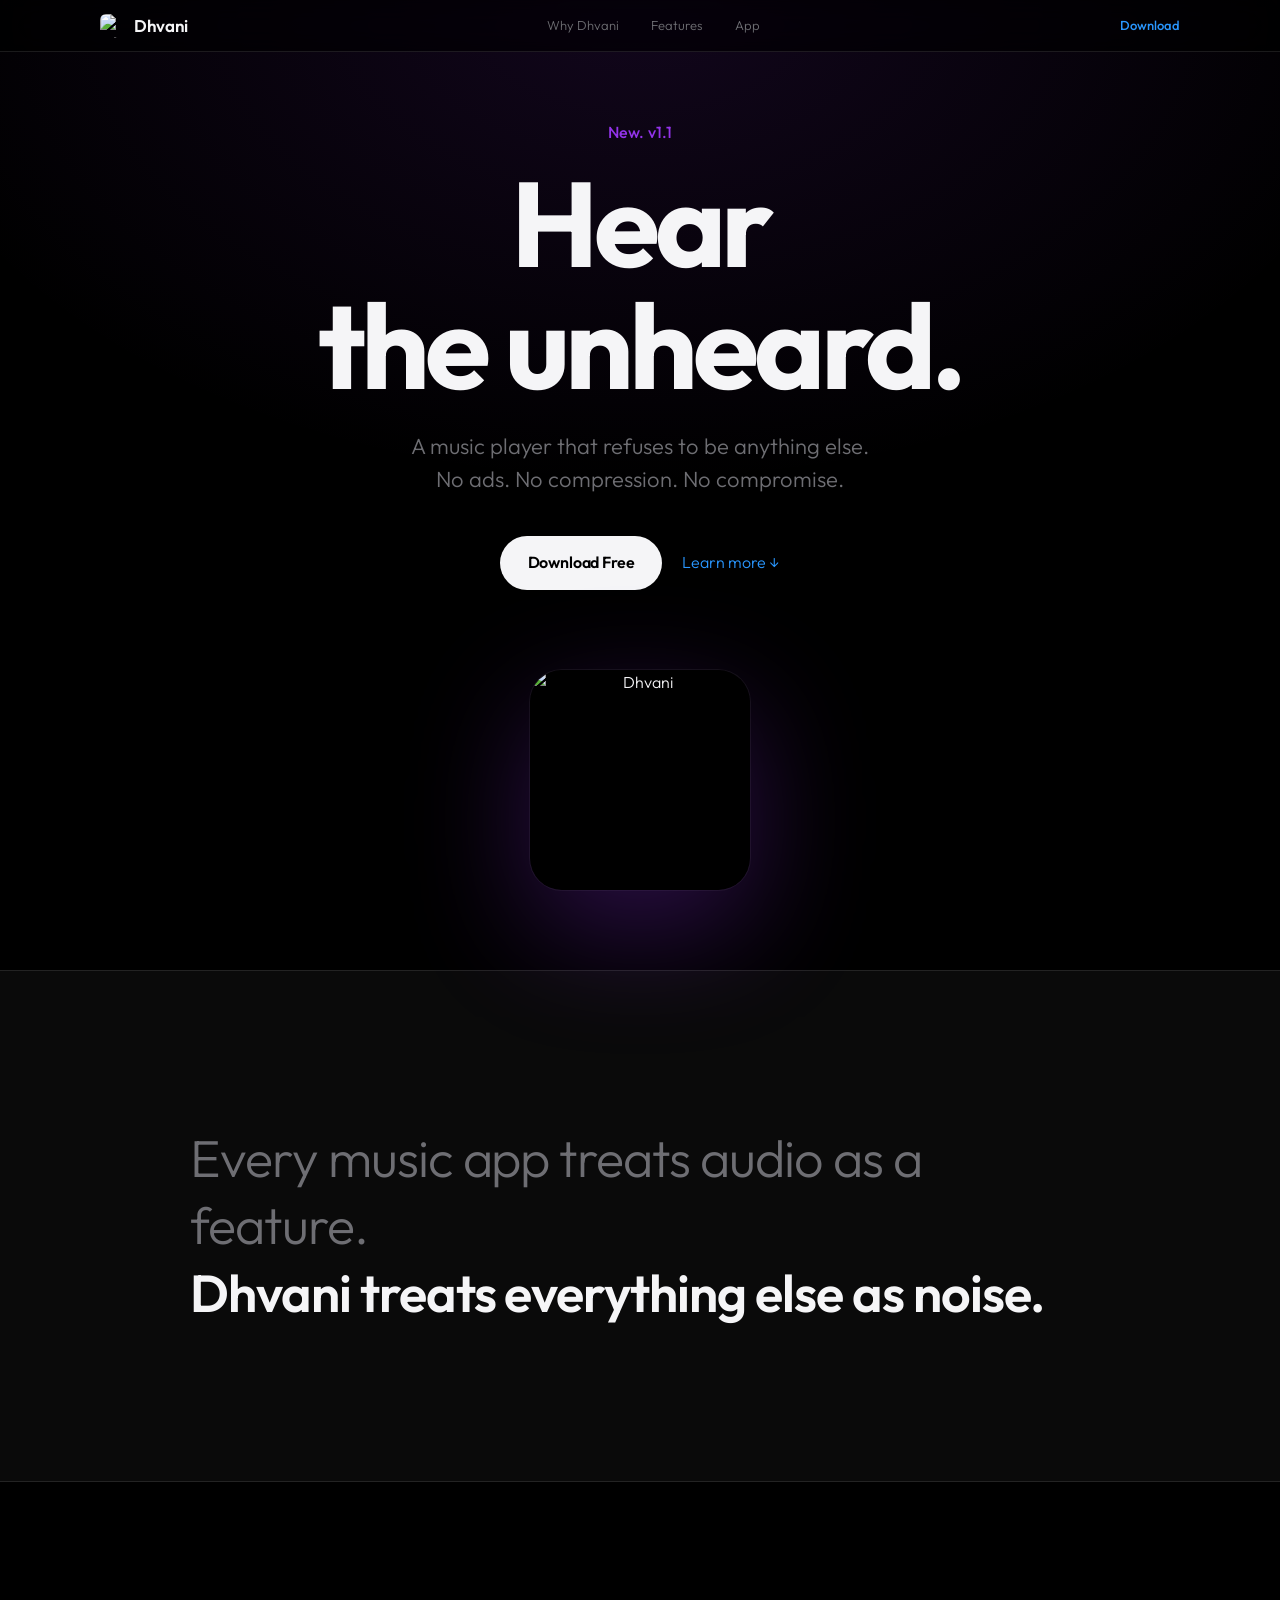
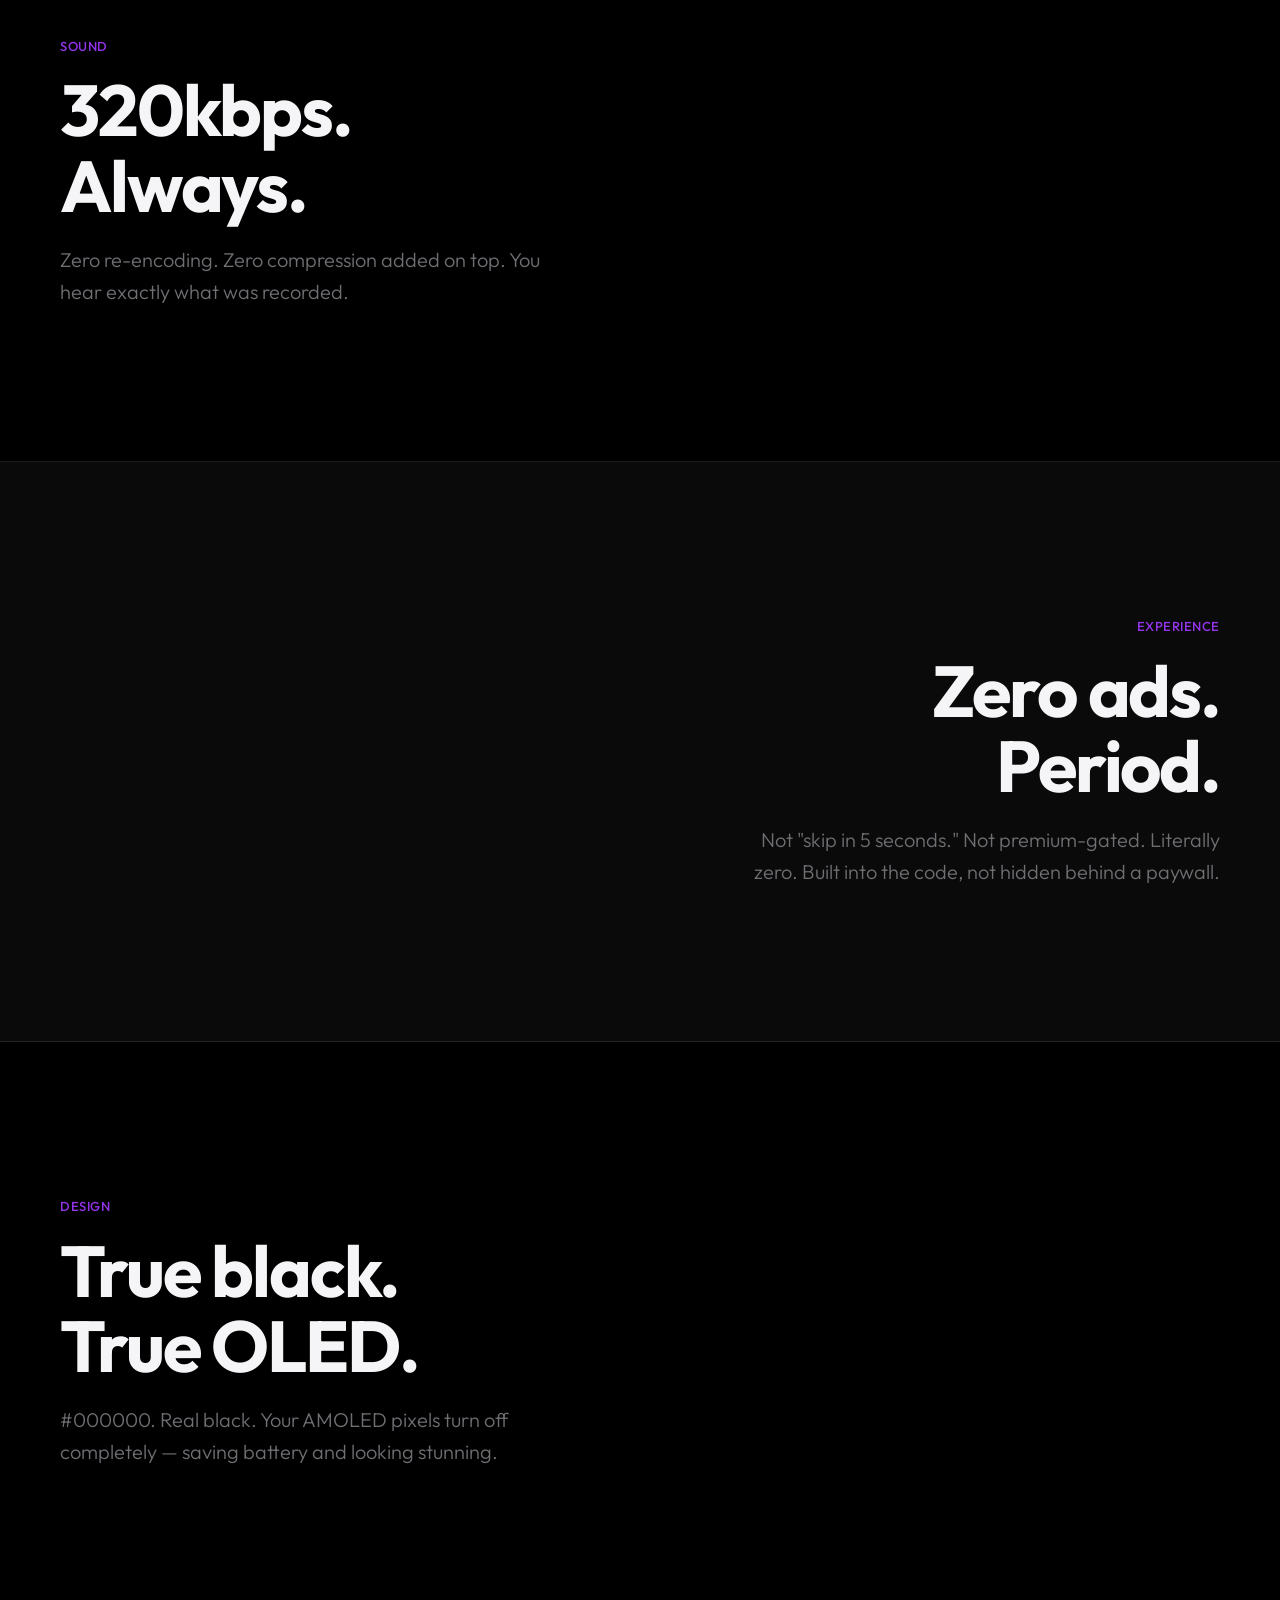
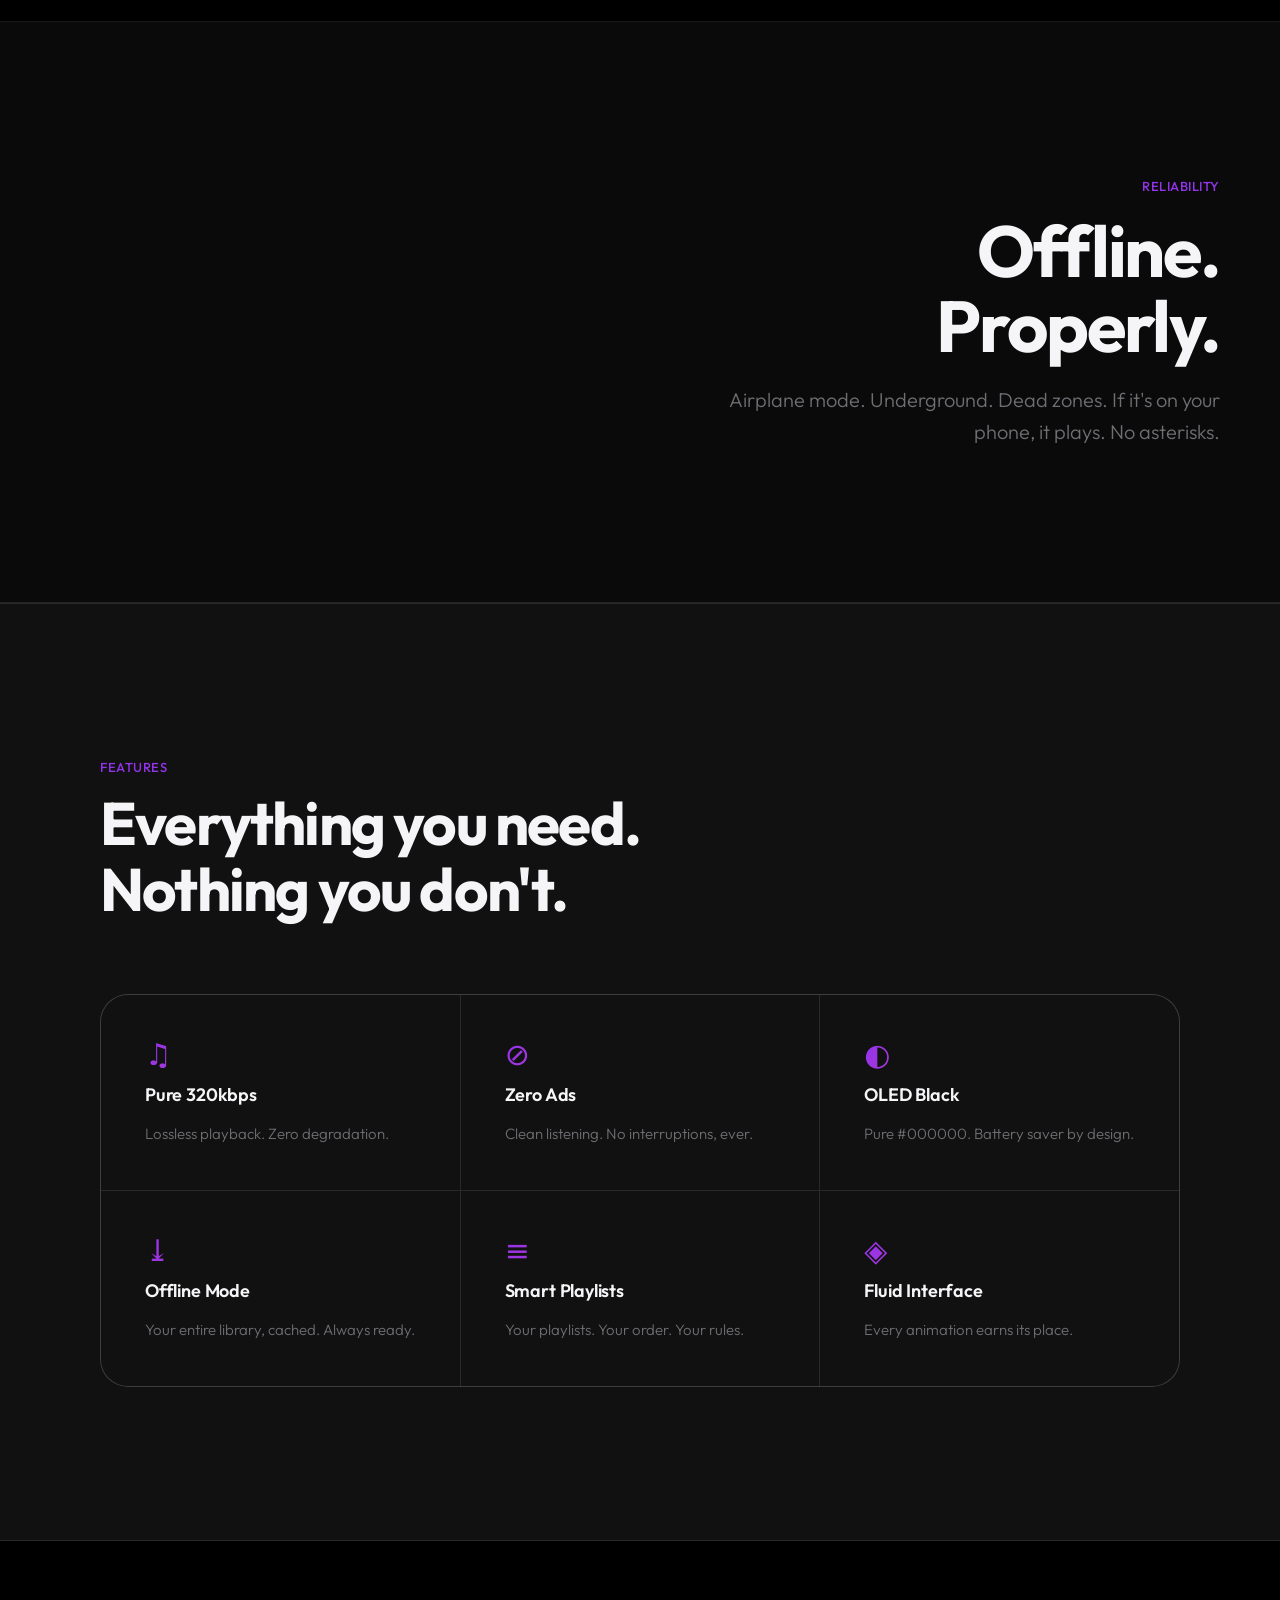
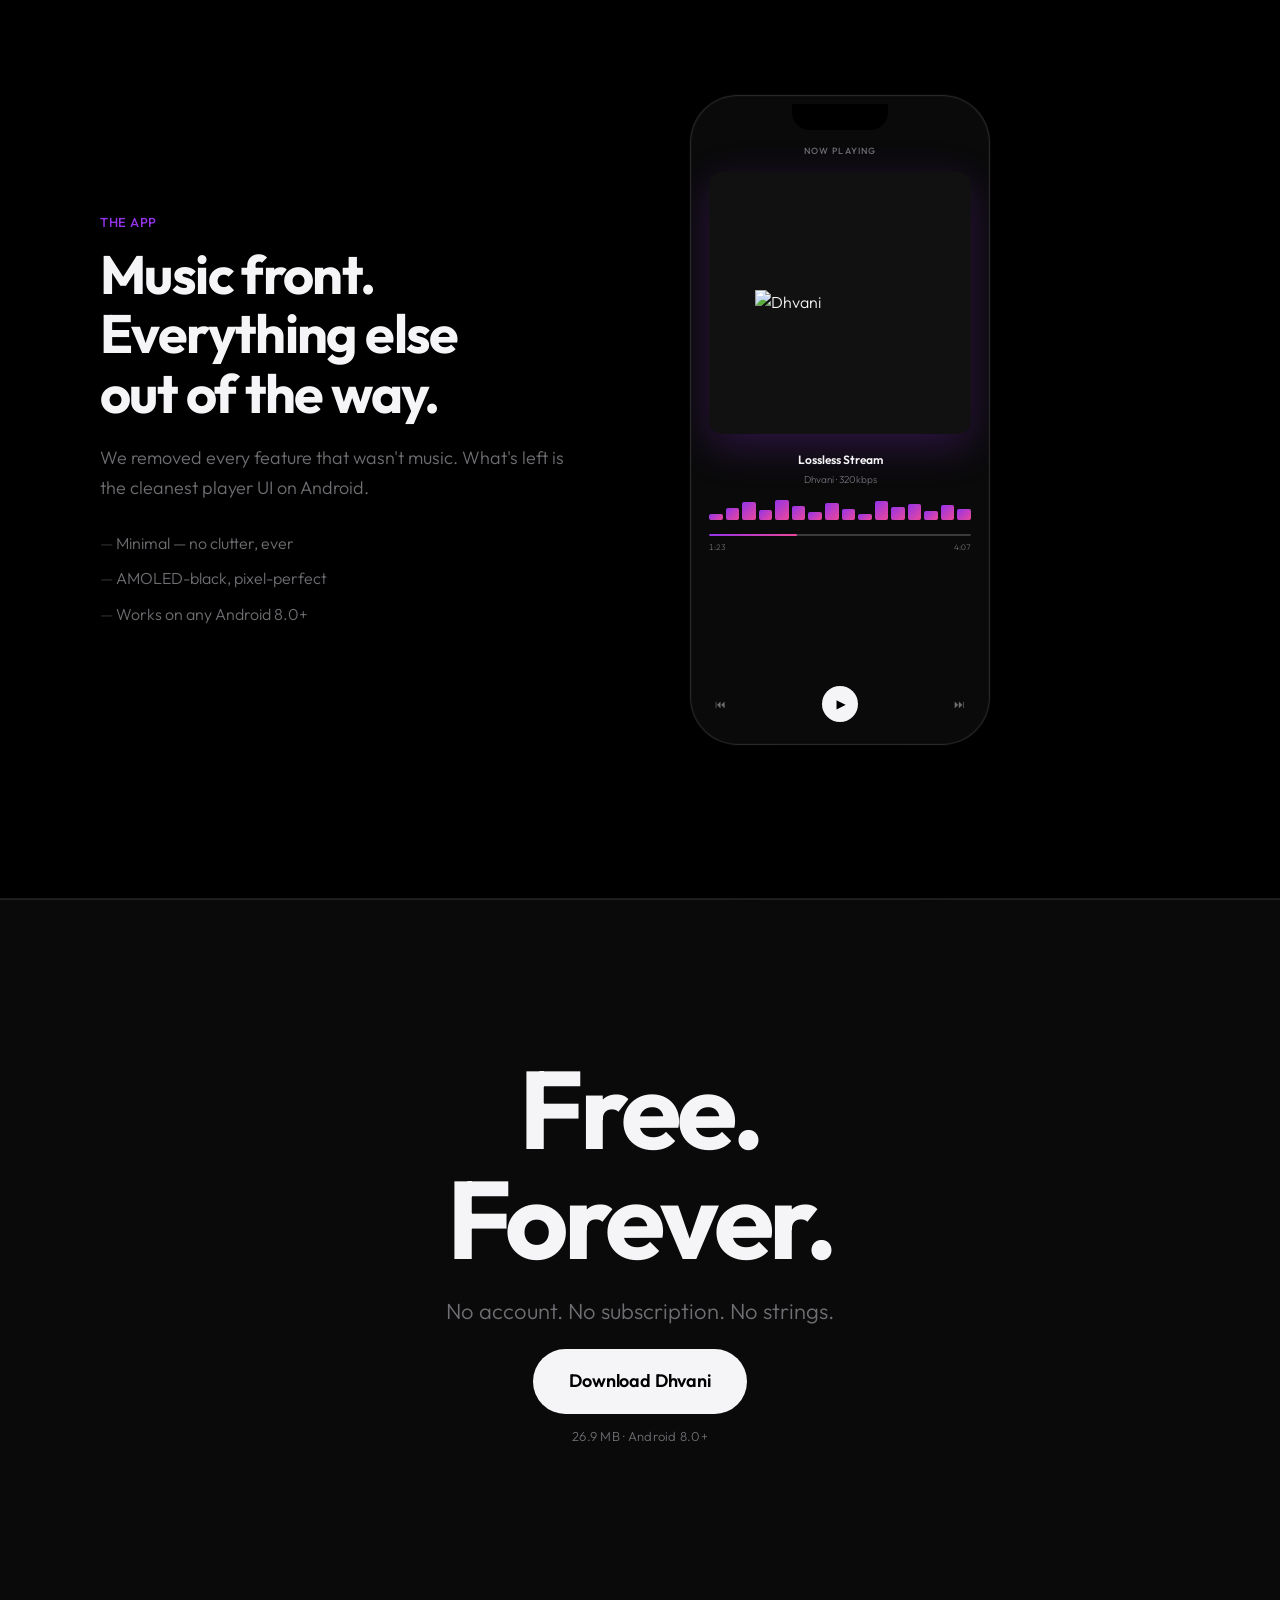
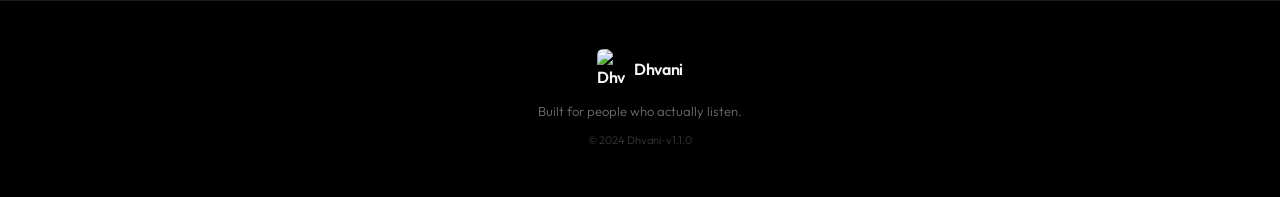
==== commit 56ea5ecd: "Replace buttons with download links for APK" ====
--- a/index.html
+++ b/index.html
@@ -22,7 +22,7 @@
                 <a href="#features">Features</a>
                 <a href="#preview">App</a>
             </div>
-            <button class="nav-cta" onclick="downloadApk()">Download</button>
+            <a class="nav-cta" href="Dhvani.apk" download="Dhvani.apk">Download</a>
         </div>
     </nav>
 
@@ -32,7 +32,7 @@
         <h1 class="hero-title reveal">Hear<br>the unheard.</h1>
         <p class="hero-sub reveal">A music player that refuses to be anything else.<br>No ads. No compression. No compromise.</p>
         <div class="hero-actions reveal">
-            <button class="btn-primary" onclick="downloadApk()">Download Free</button>
+            <a class="btn-primary" href="Dhvani.apk" download="Dhvani.apk">Download Free</a>
             <a href="#why" class="btn-text">Learn more ↓</a>
         </div>
         <div class="hero-logo-wrap reveal">
@@ -179,7 +179,7 @@
             <h2 class="dl-title reveal">Free.<br>Forever.</h2>
             <p class="dl-sub reveal">No account. No subscription. No strings.</p>
             <div class="dl-actions reveal">
-                <button class="btn-primary btn-large" onclick="downloadApk()">Download Dhvani</button>
+                <a class="btn-primary btn-large" href="Dhvani.apk" download="Dhvani.apk">Download Dhvani</a>
                 <p class="dl-spec">26.9 MB · Android 8.0+</p>
             </div>
         </div>
